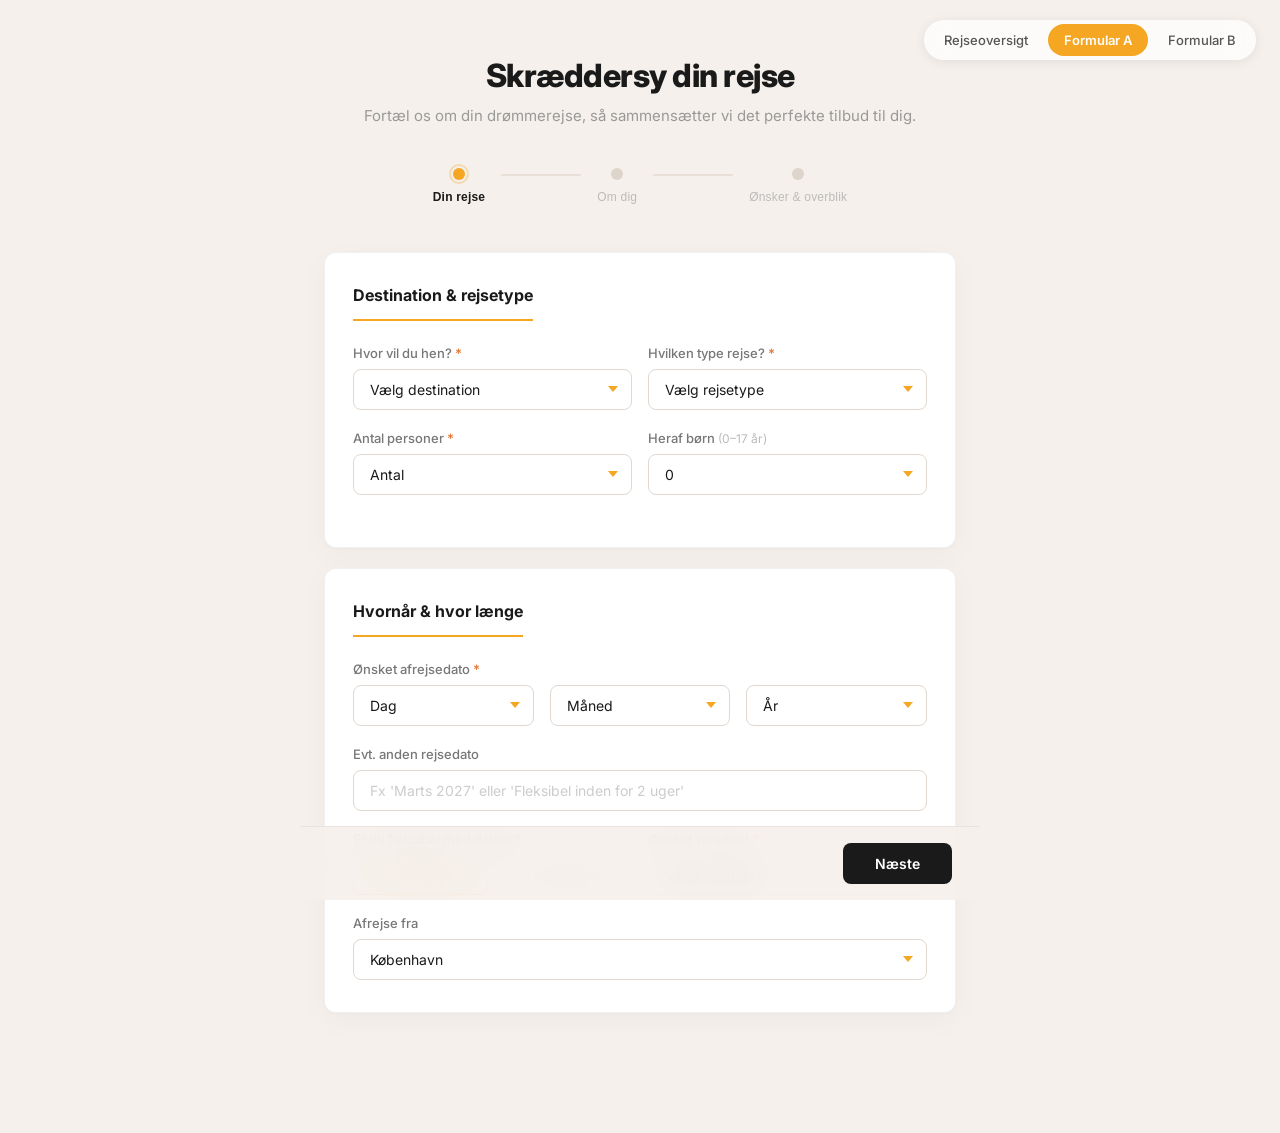
==== formular.html @ 1c215693 "Update nav to show all three pages: Rejseoversigt, Formular A, Formular B Co-Authored-By: Claude Opu" ====
<!DOCTYPE html>
<html lang="da">
<head>
  <meta charset="UTF-8">
  <meta name="viewport" content="width=device-width, initial-scale=1.0">
  <title>Bestil rejse – Kipling Travel</title>
  <link rel="stylesheet" href="style.css">
</head>
<body>

  <nav class="site-nav">
    <a href="rejseoversigt.html">Rejseoversigt</a>
    <a href="formular.html" class="active">Formular A</a>
    <a href="bestil.html">Formular B</a>
  </nav>

  <div class="form-page">

    <div class="form-header">
      <h1 class="form-title">Skræddersy din rejse</h1>
      <p class="form-subtitle">Fortæl os om din drømmerejse, så sammensætter vi det perfekte tilbud til dig.</p>
    </div>

    <!-- Progress -->
    <div class="form-progress">
      <div class="progress-track">
        <button class="progress-step active" data-step="1">
          <span class="step-dot"></span>
          <span class="step-label">Din rejse</span>
        </button>
        <div class="step-connector"><div class="connector-fill"></div></div>
        <button class="progress-step" data-step="2">
          <span class="step-dot"></span>
          <span class="step-label">Om dig</span>
        </button>
        <div class="step-connector"><div class="connector-fill"></div></div>
        <button class="progress-step" data-step="3">
          <span class="step-dot"></span>
          <span class="step-label">Ønsker & overblik</span>
        </button>
      </div>
    </div>

    <!-- Step 1: Din rejse -->
    <div class="form-step active" data-step="1">

      <div class="form-section">
        <h2 class="section-title">Destination & rejsetype</h2>

        <div class="form-row">
          <div class="form-field">
            <label class="field-label">Hvor vil du hen? <span class="req">*</span></label>
            <div class="select-wrap">
              <select id="destination" class="field-input field-select">
                <option value="">Vælg destination</option>
                <optgroup label="Afrika">
                  <option>Marokko</option>
                  <option>Tanzania</option>
                  <option>Kenya</option>
                  <option>Sydafrika</option>
                  <option>Madagaskar</option>
                  <option>Uganda</option>
                </optgroup>
                <optgroup label="Asien">
                  <option>Nepal</option>
                  <option>Sri Lanka</option>
                  <option>Myanmar</option>
                  <option>Japan</option>
                  <option>Indien</option>
                </optgroup>
                <optgroup label="Sydamerika">
                  <option>Peru</option>
                  <option>Bolivia</option>
                  <option>Colombia</option>
                </optgroup>
                <optgroup label="Mellemøsten">
                  <option>Jordan</option>
                  <option>Oman</option>
                </optgroup>
              </select>
            </div>
          </div>
          <div class="form-field">
            <label class="field-label">Hvilken type rejse? <span class="req">*</span></label>
            <div class="select-wrap">
              <select id="tripType" class="field-input field-select">
                <option value="">Vælg rejsetype</option>
                <option>Safari</option>
                <option>Trekking & vandring</option>
                <option>Kultur & historie</option>
                <option>Strand & afslapning</option>
                <option>Eventyr & aktivitet</option>
                <option>Kombinationsrejse</option>
              </select>
            </div>
          </div>
        </div>

        <div class="form-row">
          <div class="form-field">
            <label class="field-label">Antal personer <span class="req">*</span></label>
            <div class="select-wrap">
              <select id="persons" class="field-input field-select">
                <option value="">Antal</option>
                <option>1</option><option>2</option><option>3</option>
                <option>4</option><option>5</option><option>6</option>
                <option>7</option><option>8</option><option>9</option><option>10+</option>
              </select>
            </div>
          </div>
          <div class="form-field">
            <label class="field-label">Heraf børn <span class="note">(0–17 år)</span></label>
            <div class="select-wrap">
              <select id="children" class="field-input field-select">
                <option value="0">0</option>
                <option>1</option><option>2</option><option>3</option><option>4</option>
              </select>
            </div>
          </div>
        </div>
      </div>

      <div class="form-section">
        <h2 class="section-title">Hvornår & hvor længe</h2>

        <div class="form-field">
          <label class="field-label">Ønsket afrejsedato <span class="req">*</span></label>
          <div class="form-row form-row-3">
            <div class="select-wrap">
              <select id="depDay" class="field-input field-select">
                <option value="">Dag</option>
                <script>document.write([...Array(31)].map((_,i)=>`<option>${i+1}</option>`).join(''))</script>
              </select>
            </div>
            <div class="select-wrap">
              <select id="depMonth" class="field-input field-select">
                <option value="">Måned</option>
                <option value="1">Januar</option><option value="2">Februar</option>
                <option value="3">Marts</option><option value="4">April</option>
                <option value="5">Maj</option><option value="6">Juni</option>
                <option value="7">Juli</option><option value="8">August</option>
                <option value="9">September</option><option value="10">Oktober</option>
                <option value="11">November</option><option value="12">December</option>
              </select>
            </div>
            <div class="select-wrap">
              <select id="depYear" class="field-input field-select">
                <option value="">År</option>
                <option>2026</option><option>2027</option><option>2028</option>
              </select>
            </div>
          </div>
        </div>

        <div class="form-field">
          <label class="field-label">Evt. anden rejsedato</label>
          <input type="text" id="altDate" class="field-input" placeholder="Fx 'Marts 2027' eller 'Fleksibel inden for 2 uger'">
        </div>

        <div class="form-row">
          <div class="form-field">
            <label class="field-label">Er du fleksibel med datoer?</label>
            <div class="toggle-group">
              <label class="toggle-option">
                <input type="radio" name="flexible" value="ja" checked>
                <span class="toggle-label">Ja, fleksibel</span>
              </label>
              <label class="toggle-option">
                <input type="radio" name="flexible" value="nej">
                <span class="toggle-label">Faste datoer</span>
              </label>
            </div>
          </div>
          <div class="form-field">
            <label class="field-label">Ønsket varighed <span class="req">*</span></label>
            <div class="select-wrap">
              <select id="duration" class="field-input field-select">
                <option value="">Vælg varighed</option>
                <option>5–7 dage</option>
                <option>8–10 dage</option>
                <option>11–14 dage</option>
                <option>15+ dage</option>
              </select>
            </div>
          </div>
        </div>

        <div class="form-field">
          <label class="field-label">Afrejse fra</label>
          <div class="select-wrap">
            <select id="airport" class="field-input field-select">
              <option>København</option>
              <option>Billund</option>
              <option>Aalborg</option>
              <option>Aarhus</option>
              <option>Andet</option>
            </select>
          </div>
        </div>
      </div>

    </div>

    <!-- Step 2: Om dig -->
    <div class="form-step" data-step="2">

      <div class="form-section">
        <h2 class="section-title">Kontaktoplysninger</h2>

        <div class="form-field">
          <label class="field-label">Fulde navn <span class="req">*</span></label>
          <input type="text" id="name" class="field-input" placeholder="Fornavn og efternavn">
        </div>

        <div class="form-row">
          <div class="form-field">
            <label class="field-label">E-mail <span class="req">*</span></label>
            <input type="email" id="email" class="field-input" placeholder="din@email.dk">
          </div>
          <div class="form-field">
            <label class="field-label">Telefon <span class="req">*</span></label>
            <input type="tel" id="phone" class="field-input" placeholder="+45 00 00 00 00">
          </div>
        </div>
      </div>

      <div class="form-section">
        <h2 class="section-title">Adresse <span class="note">(valgfrit)</span></h2>

        <div class="form-row form-row-3">
          <div class="form-field" style="grid-column: 1 / 2">
            <label class="field-label">Adresse</label>
            <input type="text" id="address" class="field-input" placeholder="Vejnavn og nr.">
          </div>
          <div class="form-field">
            <label class="field-label">Postnr.</label>
            <input type="text" id="zip" class="field-input" placeholder="0000">
          </div>
          <div class="form-field">
            <label class="field-label">By</label>
            <input type="text" id="city" class="field-input" placeholder="By">
          </div>
        </div>
      </div>

      <div class="form-section">
        <div class="form-field">
          <label class="field-label">Har du rejst med Kipling Travel før?</label>
          <div class="toggle-group">
            <label class="toggle-option">
              <input type="radio" name="returnCustomer" value="ja">
              <span class="toggle-label">Ja</span>
            </label>
            <label class="toggle-option">
              <input type="radio" name="returnCustomer" value="nej" checked>
              <span class="toggle-label">Nej</span>
            </label>
          </div>
        </div>

        <div class="form-field">
          <label class="field-label">Hvor har du hørt om os?</label>
          <div class="select-wrap">
            <select id="heardFrom" class="field-input field-select">
              <option value="">Vælg</option>
              <option>Google</option>
              <option>Facebook / Instagram</option>
              <option>Anbefaling fra ven/familie</option>
              <option>Rejsemesse</option>
              <option>Avis/magasin</option>
              <option>Har rejst med Kipling før</option>
              <option>Andet</option>
            </select>
          </div>
        </div>
      </div>

    </div>

    <!-- Step 3: Ønsker & overblik -->
    <div class="form-step" data-step="3">

      <div class="form-section">
        <h2 class="section-title">Ønsker til rejsen</h2>

        <div class="form-field">
          <label class="field-label">Har du særlige ønsker?</label>
          <textarea id="wishes" class="field-input field-textarea" rows="4" placeholder="Fortæl os om dine ønsker – fx kostpræferencer, enkeltværelse, særlige oplevelser du drømmer om..."></textarea>
        </div>

        <div class="form-row form-row-3">
          <div class="form-field">
            <label class="field-label">Afbestillingsforsikring</label>
            <div class="select-wrap">
              <select id="cancelInsurance" class="field-input field-select">
                <option>Tilbud ønskes</option>
                <option>Nej tak</option>
              </select>
            </div>
          </div>
          <div class="form-field">
            <label class="field-label">Rejseforsikring</label>
            <div class="select-wrap">
              <select id="travelInsurance" class="field-input field-select">
                <option>Tilbud ønskes</option>
                <option>Nej tak</option>
              </select>
            </div>
          </div>
          <div class="form-field">
            <label class="field-label">Enkeltværelse</label>
            <div class="select-wrap">
              <select id="singleRoom" class="field-input field-select">
                <option value="">Vælg</option>
                <option>Ja</option>
                <option>Nej</option>
              </select>
            </div>
          </div>
        </div>

        <div class="form-field">
          <label class="checkbox-label">
            <input type="checkbox" id="newsletter">
            <span>Jeg vil gerne modtage Kipling Travels nyhedsbrev</span>
          </label>
        </div>
      </div>

      <div class="form-section">
        <div class="callback-box">
          <div class="callback-icon">
            <svg viewBox="0 0 24 24" width="24" height="24"><path d="M20.01 15.38c-1.23 0-2.42-.2-3.53-.56a.977.977 0 00-1.01.24l-1.57 1.97c-2.83-1.35-5.48-3.9-6.89-6.83l1.95-1.66c.27-.28.35-.67.24-1.02-.37-1.11-.56-2.3-.56-3.53 0-.54-.45-.99-.99-.99H4.19C3.65 3 3 3.24 3 3.99 3 13.28 10.73 21 20.01 21c.71 0 .99-.63.99-1.18v-3.45c0-.54-.45-.99-.99-.99z" fill="currentColor"/></svg>
          </div>
          <div class="callback-content">
            <p class="callback-text">For at vi hurtigst muligt kan give dig det bedste tilbud, vil du blive ringet op af <strong>xx xx xx xx</strong> med et skræddersyet tilbud.</p>
            <div class="form-field">
              <label class="field-label">Hvornår vil det passe dig bedst?</label>
              <div class="select-wrap">
                <select id="callbackTime" class="field-input field-select">
                  <option value="">Vælg tidspunkt</option>
                  <option>Formiddag (9–12)</option>
                  <option>Eftermiddag (12–15)</option>
                  <option>Sen eftermiddag (15–17)</option>
                  <option>Aften (17–19)</option>
                  <option>Ingen præference</option>
                </select>
              </div>
            </div>
          </div>
        </div>
      </div>

      <div class="form-section">
        <h2 class="section-title">Overblik</h2>
        <div class="summary" id="summary"></div>
      </div>

    </div>

    <!-- Navigation -->
    <div class="form-nav">
      <button class="btn btn-back" id="btnBack" style="visibility: hidden;">← Tilbage</button>
      <button class="btn btn-next" id="btnNext">Næste</button>
    </div>

  </div>

  <script>
    const totalSteps = 3;
    let current = 1;

    const steps = document.querySelectorAll('.form-step');
    const progressSteps = document.querySelectorAll('.progress-step');
    const connectorFills = document.querySelectorAll('.connector-fill');
    const btnBack = document.getElementById('btnBack');
    const btnNext = document.getElementById('btnNext');

    function goTo(step) {
      current = step;
      steps.forEach(s => s.classList.toggle('active', +s.dataset.step === current));
      progressSteps.forEach(s => {
        const n = +s.dataset.step;
        s.classList.toggle('active', n === current);
        s.classList.toggle('done', n < current);
      });

      connectorFills.forEach((c, i) => {
        c.classList.toggle('filled', (i + 1) < current);
      });

      btnBack.style.visibility = current === 1 ? 'hidden' : 'visible';
      window.scrollTo({ top: 0, behavior: 'smooth' });

      if (current === totalSteps) {
        btnNext.textContent = 'Send forespørgsel';
        btnNext.classList.add('btn-submit');
        buildSummary();
      } else {
        btnNext.textContent = 'Næste';
        btnNext.classList.remove('btn-submit');
      }
    }

    btnNext.addEventListener('click', () => {
      if (current === totalSteps) {
        btnNext.textContent = '✓ Tak – vi kontakter dig snarest';
        btnNext.disabled = true;
        btnNext.classList.add('btn-sent');
        return;
      }
      if (current < totalSteps) goTo(current + 1);
    });

    btnBack.addEventListener('click', () => {
      if (current > 1) goTo(current - 1);
    });

    progressSteps.forEach(s => {
      s.addEventListener('click', () => {
        const target = +s.dataset.step;
        if (target <= current) goTo(target);
      });
    });

    function val(id) { return document.getElementById(id)?.value || '–'; }

    function buildSummary() {
      const flexible = document.querySelector('input[name="flexible"]:checked')?.value;
      const depDay = val('depDay');
      const depMonth = document.getElementById('depMonth');
      const depMonthText = depMonth?.selectedOptions[0]?.text || '–';
      const depYear = val('depYear');
      const depDate = (depDay !== '–' && depMonthText !== '–' && depYear !== '–')
        ? `${depDay}. ${depMonthText} ${depYear}` : '–';

      const returnCustomer = document.querySelector('input[name="returnCustomer"]:checked')?.value;

      const rows = [
        { label: 'Destination', value: val('destination') },
        { label: 'Rejsetype', value: val('tripType') },
        { label: 'Rejsende', value: `${val('persons')} pers.${val('children') !== '0' ? ` (heraf ${val('children')} børn)` : ''}` },
        { label: 'Afrejse', value: depDate },
        { label: 'Fleksibel', value: flexible === 'ja' ? 'Ja' : 'Nej' },
        { label: 'Varighed', value: val('duration') },
        { label: 'Fra', value: val('airport') },
        { label: 'Kontakt', value: val('name') },
        { label: 'E-mail', value: val('email') },
        { label: 'Telefon', value: val('phone') },
        { label: 'Rejst med Kipling før', value: returnCustomer === 'ja' ? 'Ja' : 'Nej' },
      ];

      const altDate = val('altDate');
      if (altDate && altDate !== '–') rows.splice(4, 0, { label: 'Alternativ dato', value: altDate });

      const wishes = val('wishes');
      if (wishes && wishes !== '–') rows.push({ label: 'Ønsker', value: wishes });

      const callbackTime = val('callbackTime');
      if (callbackTime && callbackTime !== '–') rows.push({ label: 'Ring mig', value: callbackTime });

      document.getElementById('summary').innerHTML = rows.map(r =>
        `<div class="summary-row">
          <span class="summary-label">${r.label}</span>
          <span class="summary-value">${r.value}</span>
        </div>`
      ).join('');
    }
  </script>

</body>
</html>
---- style.css ----
@import url('https://fonts.googleapis.com/css2?family=Inter:wght@400;500;600;700;800&display=swap');

/* ============================================
   KIPLING REJSEOVERSIGT – STYLESHEET
   ============================================ */

/* --- Reset & Base --- */

* {
  margin: 0;
  padding: 0;
  box-sizing: border-box;
}

body {
  font-family: 'Inter', -apple-system, BlinkMacSystemFont, sans-serif;
  background: #f5f0eb;
  color: #1a1a1a;
  -webkit-font-smoothing: antialiased;
}

a {
  text-decoration: none;
  color: inherit;
}

/* --- Site Nav --- */

.site-nav {
  position: fixed;
  top: 20px;
  right: 24px;
  z-index: 1000;
  display: flex;
  gap: 4px;
  background: rgba(255, 255, 255, 0.75);
  backdrop-filter: blur(12px);
  -webkit-backdrop-filter: blur(12px);
  border-radius: 24px;
  padding: 4px;
  box-shadow: 0 2px 12px rgba(0, 0, 0, 0.08);
}

.site-nav a {
  font-size: 13px;
  font-weight: 500;
  padding: 8px 16px;
  border-radius: 20px;
  color: #555;
  transition: all 0.3s ease;
  white-space: nowrap;
}

.site-nav a:hover {
  color: #1a1a1a;
  background: rgba(245, 166, 35, 0.1);
}

.site-nav a.active {
  background: #f5a623;
  color: #fff;
  font-weight: 600;
}

/* --- Layout --- */

.container {
  max-width: 1280px;
  margin: 0 auto;
  padding: 60px 24px;
}

/* --- Header --- */

.header {
  margin-bottom: 40px;
}

.header h1 {
  font-size: 36px;
  font-weight: 800;
  color: #1a1a1a;
  letter-spacing: -0.5px;
}

.header p {
  margin-top: 8px;
  font-size: 16px;
  color: #777;
}

/* --- Grid --- */

.grid {
  display: grid;
  grid-template-columns: repeat(4, 1fr);
  gap: 20px;
}

/* ============================================
   CARD
   ============================================ */

.card {
  position: relative;
  border-radius: 8px;
  overflow: hidden;
  cursor: pointer;
  aspect-ratio: 3 / 4;
  display: flex;
  flex-direction: column;
  transition: transform 0.7s cubic-bezier(0.25, 0.1, 0.25, 1),
              box-shadow 0.7s cubic-bezier(0.25, 0.1, 0.25, 1);
  box-shadow: 0 2px 12px rgba(0, 0, 0, 0.08);
}

.card:hover {
  transform: translateY(-4px);
  box-shadow: 0 20px 60px rgba(0, 0, 0, 0.12);
}

/* Card – CTA variant (skræddersy) */

.card-cta {
  border: 4px solid #f5a623;
}

.card-cta:hover {
  border-color: #f09a1a;
}

/* Card – image */

.card-image {
  position: absolute;
  inset: 0;
  z-index: 0;
}

.card-image img {
  width: 100%;
  height: 100%;
  object-fit: cover;
  transition: transform 1.2s cubic-bezier(0.25, 0.1, 0.25, 1);
}

.card:hover .card-image img {
  transform: scale(1.03);
}

/* Card – gradient overlay */

.card::after {
  content: '';
  position: absolute;
  inset: 0;
  background: linear-gradient(
    to bottom,
    rgba(0, 0, 0, 0.0) 0%,
    rgba(0, 0, 0, 0.0) 35%,
    rgba(0, 0, 0, 0.8) 100%
  );
  z-index: 1;
  pointer-events: none;
  transition: background 0.8s cubic-bezier(0.25, 0.1, 0.25, 1);
}

.card:hover::after {
  background: linear-gradient(
    to bottom,
    rgba(0, 0, 0, 0.15) 0%,
    rgba(0, 0, 0, 0.25) 35%,
    rgba(0, 0, 0, 0.88) 100%
  );
}

/* Card – country pill (top-left) */

.card-country {
  position: absolute;
  top: 16px;
  left: 16px;
  z-index: 2;
}

/* Card – badges (top-right) */

.card-badges {
  position: absolute;
  top: 16px;
  right: 16px;
  z-index: 2;
  display: flex;
  flex-direction: column;
  align-items: flex-end;
  gap: 8px;
}

/* Card – content area */

.card-content {
  position: absolute;
  bottom: 0;
  left: 0;
  right: 0;
  z-index: 2;
  padding: 24px;
  display: flex;
  flex-direction: column;
  gap: 10px;
}

/* ============================================
   AWARD PILL (inline in card-meta)
   ============================================ */

.pill-icon-award {
  background: #e8773a !important;
}

.award-d {
  font-size: 11px;
  font-weight: 800;
  color: #fff;
  line-height: 1;
}

.pill-award .pill-text {
  padding: 0 10px 0 6px;
}

.award-bars {
  display: flex;
  gap: 2px;
  align-items: flex-end;
  height: 14px;
}

.award-bars i {
  display: block;
  width: 3.5px;
  background: #e8773a;
  border-radius: 1px;
}

.award-bars i:nth-child(1) { height: 14px; }
.award-bars i:nth-child(2) { height: 11.5px; }
.award-bars i:nth-child(3) { height: 9px; }
.award-bars i:nth-child(4) { height: 6.5px; }
.award-bars i:nth-child(5) { height: 4px; }

.bar-empty {
  background: rgba(255, 255, 255, 0.25) !important;
}

/* C-rating variant */
.pill-award-c .pill-icon-award { background: #F8AE58 !important; }
.pill-award-c .award-bars i { background: #F8AE58; }

/* 1C-rating variant */
.pill-award-1c .pill-icon-award { background: #F8CB58 !important; }
.pill-award-1c .award-bars i { background: #F8CB58; }

/* B-rating variant */
.pill-award-b .pill-icon-award { background: #F8CB58 !important; }
.pill-award-b .award-bars i { background: #F8CB58; }

/* ============================================
   PILL BUTTONS
   ============================================ */

.pill {
  display: inline-flex;
  align-items: center;
  border-radius: 50px;
  width: fit-content;
}

.pill-icon {
  width: 32px;
  height: 32px;
  border-radius: 50%;
  display: flex;
  align-items: center;
  justify-content: center;
  flex-shrink: 0;
}

.pill-icon svg {
  width: 15px;
  height: 15px;
  fill: #fff;
}

.pill-text {
  padding: 0 14px 0 8px;
  font-size: 13px;
  font-weight: 600;
  color: #fff;
  white-space: nowrap;
}

/* Pill – country (frosted, top-left) */

.pill-country {
  background: #f5a623;
  border: none;
  border-radius: 8px;
  padding: 6px 14px 6px 10px;
  gap: 6px;
}

.pill-country .pill-icon {
  background: none;
  margin: 0 0 0 -2px;
  width: auto;
  height: auto;
}

.pill-country .pill-icon svg {
  width: 14px;
  height: 14px;
}

.pill-country .pill-text {
  font-weight: 700;
  font-size: 12px;
  letter-spacing: 0.2px;
  padding: 0;
}

/* Pill – detail (days & price, below title) */

.card-meta {
  display: flex;
  gap: 8px;
  flex-wrap: wrap;
}

.pill-detail {
  background: rgba(255, 255, 255, 0.13);
  backdrop-filter: blur(10px);
  -webkit-backdrop-filter: blur(10px);
  border: none;
}

.pill-detail .pill-icon {
  background: rgba(255, 255, 255, 0.15);
  margin: 3px;
  width: 28px;
  height: 28px;
}

.pill-detail .pill-icon svg {
  width: 13px;
  height: 13px;
}

.pill-detail .pill-text {
  font-size: 12px;
  font-weight: 600;
  padding: 0 12px 0 6px;
}

/* ============================================
   CARD – title, highlights & link
   ============================================ */

.card-title {
  font-size: 22px;
  font-weight: 700;
  color: #fff;
  line-height: 1.2;
}

/* Hover highlights */

.card-highlights {
  list-style: none;
  padding: 0;
  margin: 0;
  max-height: 0;
  opacity: 0;
  overflow: hidden;
  transition: max-height 0.6s cubic-bezier(0.25, 0.1, 0.25, 1),
              opacity 0.6s cubic-bezier(0.25, 0.1, 0.25, 1);
}

.card:hover .card-highlights {
  max-height: 200px;
  opacity: 1;
}

.card-highlights li {
  font-size: 12.5px;
  font-weight: 600;
  color: rgba(255, 255, 255, 0.9);
  padding: 2.5px 0;
  line-height: 1.4;
}

.card-highlights li::before {
  content: '›';
  color: #f5a623;
  font-weight: 700;
  margin-right: 8px;
}

/* Card link */

.card-link {
  font-size: 13px;
  font-weight: 600;
  color: #fff;
  display: inline-flex;
  align-items: center;
  gap: 5px;
}

.card-arrow {
  color: #f5a623;
  display: inline-block;
  transition: transform 0.6s cubic-bezier(0.25, 0.1, 0.25, 1);
  font-size: 16px;
  font-weight: 700;
}

.card:hover .card-arrow {
  transform: translateX(3px);
}

/* ============================================
   MULTISTEP FORM
   ============================================ */

/* Form page layout */

.form-page {
  max-width: 680px;
  margin: 0 auto;
  padding: 56px 24px 120px;
}

/* --- Form header --- */

.form-header {
  text-align: center;
  margin-bottom: 40px;
}

.form-title {
  font-size: 32px;
  font-weight: 800;
  color: #1a1a1a;
  letter-spacing: -0.5px;
}

.form-subtitle {
  margin-top: 10px;
  font-size: 15px;
  color: #999;
  line-height: 1.5;
}

.form-subtitle-small {
  font-size: 13px;
  margin-top: 8px;
  color: #aaa;
}

.form-subtitle-small strong {
  color: #777;
}

/* --- Trip banner --- */

.trip-banner {
  position: relative;
  border-radius: 8px;
  overflow: hidden;
  margin-bottom: 32px;
  aspect-ratio: 16 / 6;
}

.trip-banner img {
  width: 100%;
  height: 100%;
  object-fit: cover;
}

.trip-banner-overlay {
  position: absolute;
  inset: 0;
  background: linear-gradient(to bottom, rgba(0,0,0,0.05) 0%, rgba(0,0,0,0.6) 100%);
  display: flex;
  flex-direction: column;
  align-items: center;
  justify-content: center;
  text-align: center;
  padding: 20px;
}

.trip-banner-title {
  font-size: 22px;
  font-weight: 700;
  color: #fff;
  text-shadow: 0 2px 8px rgba(0,0,0,0.3);
}

.trip-banner-duration {
  font-size: 14px;
  font-weight: 500;
  color: rgba(255,255,255,0.85);
  margin-top: 4px;
}

/* --- Progress (dot + connector) --- */

.form-progress {
  margin-bottom: 48px;
}

.progress-track {
  display: flex;
  align-items: center;
  justify-content: center;
}

.progress-step {
  display: flex;
  flex-direction: column;
  align-items: center;
  gap: 10px;
  background: none;
  border: none;
  cursor: pointer;
  padding: 0;
}

.step-dot {
  width: 12px;
  height: 12px;
  border-radius: 50%;
  background: #ddd5cc;
  transition: all 0.4s ease;
  position: relative;
}

.step-dot::after {
  content: '';
  position: absolute;
  inset: -4px;
  border-radius: 50%;
  border: 2px solid transparent;
  transition: border-color 0.4s ease;
}

.progress-step.active .step-dot {
  background: #f5a623;
}

.progress-step.active .step-dot::after {
  border-color: rgba(245, 166, 35, 0.3);
}

.progress-step.done .step-dot {
  background: #f5a623;
}

.step-connector {
  width: 80px;
  height: 2px;
  background: #e8e0d6;
  margin: 0 16px;
  margin-bottom: 22px;
  border-radius: 2px;
  overflow: hidden;
}

.connector-fill {
  width: 0;
  height: 100%;
  background: #f5a623;
  border-radius: 2px;
  transition: width 0.5s cubic-bezier(0.4, 0, 0.2, 1);
}

.connector-fill.filled {
  width: 100%;
}

.step-label {
  font-size: 12px;
  font-weight: 500;
  color: #bbb;
  letter-spacing: 0.2px;
  transition: all 0.35s ease;
}

.progress-step.active .step-label {
  color: #1a1a1a;
  font-weight: 600;
}

.progress-step.done .step-label {
  color: #999;
  font-weight: 600;
}

/* --- Steps --- */

.form-step {
  display: none;
}

.form-step.active {
  display: block;
  animation: fadeSlideIn 0.4s cubic-bezier(0.4, 0, 0.2, 1);
}

@keyframes fadeSlideIn {
  from { opacity: 0; transform: translateY(16px); }
  to { opacity: 1; transform: translateY(0); }
}

/* --- Form section --- */

.form-section {
  background: #fff;
  border: 1px solid rgba(0, 0, 0, 0.06);
  border-radius: 12px;
  padding: 32px 28px;
  margin-bottom: 20px;
  box-shadow: 0 1px 3px rgba(0, 0, 0, 0.02), 0 8px 32px rgba(0, 0, 0, 0.03);
}

.form-section:last-child {
  margin-bottom: 0;
}

/* --- Section title --- */

.section-title {
  font-size: 16px;
  font-weight: 700;
  color: #1a1a1a;
  margin-bottom: 24px;
  padding-bottom: 14px;
  border-bottom: 2px solid #f5a623;
  display: inline-block;
}

.section-title .note {
  font-size: 13px;
}

/* --- Form fields --- */

.form-field {
  margin-bottom: 20px;
}

.form-field:last-child {
  margin-bottom: 0;
}

.form-row {
  display: grid;
  grid-template-columns: 1fr 1fr;
  gap: 16px;
}

.form-row-3 {
  grid-template-columns: 1fr 1fr 1fr;
}

.field-label {
  display: block;
  font-size: 13px;
  font-weight: 500;
  color: #777;
  margin-bottom: 8px;
}

.req {
  color: #e57a3a;
  font-weight: 600;
}

.note {
  font-weight: 400;
  color: #bbb;
  font-size: 12px;
}

.field-input {
  width: 100%;
  padding: 11px 16px;
  font-family: inherit;
  font-size: 14px;
  color: #1a1a1a;
  background: #fff;
  border: 1px solid #e0d8d0;
  border-radius: 8px;
  outline: none;
  transition: all 0.25s ease;
}

.field-input:hover {
  border-color: #ccc3b8;
}

.field-input:focus {
  border-color: #f5a623;
  box-shadow: 0 0 0 3px rgba(245, 166, 35, 0.08);
}

.field-input::placeholder {
  color: #ccc;
}

.field-textarea {
  resize: vertical;
  min-height: 100px;
  line-height: 1.6;
}

/* --- Select --- */

.select-wrap {
  position: relative;
}

.field-select {
  cursor: pointer;
  appearance: none;
  padding-right: 44px;
}

.select-wrap::after {
  content: '';
  position: absolute;
  right: 14px;
  top: 50%;
  transform: translateY(-50%);
  width: 0;
  height: 0;
  border-left: 5px solid transparent;
  border-right: 5px solid transparent;
  border-top: 6px solid #f5a623;
  pointer-events: none;
}

/* --- Toggle group --- */

.toggle-group {
  display: flex;
  gap: 10px;
}

.toggle-option {
  flex: 1;
  cursor: pointer;
}

.toggle-option input[type="radio"] {
  display: none;
}

.toggle-label {
  display: block;
  text-align: center;
  padding: 11px 16px;
  font-size: 13px;
  font-weight: 500;
  color: #999;
  background: #fff;
  border: 1px solid #e0d8d0;
  border-radius: 8px;
  transition: all 0.25s ease;
}

.toggle-label:hover {
  border-color: #ccc3b8;
  color: #666;
}

.toggle-option input[type="radio"]:checked + .toggle-label {
  color: #c77d10;
  background: rgba(245, 166, 35, 0.06);
  border-color: #f5a623;
  font-weight: 600;
}

/* --- Checkbox --- */

.checkbox-label {
  display: flex;
  align-items: center;
  gap: 10px;
  font-size: 13px;
  color: #888;
  cursor: pointer;
  line-height: 1.4;
  padding: 4px 0;
}

.checkbox-label input[type="checkbox"] {
  accent-color: #f5a623;
  width: 16px;
  height: 16px;
  flex-shrink: 0;
}

/* --- Callback box --- */

.callback-box {
  display: flex;
  gap: 16px;
  background: rgba(245, 166, 35, 0.06);
  border-left: 4px solid #f5a623;
  border-radius: 8px;
  padding: 24px;
}

.callback-icon {
  flex-shrink: 0;
  width: 40px;
  height: 40px;
  background: #f5a623;
  border-radius: 50%;
  display: flex;
  align-items: center;
  justify-content: center;
  color: #fff;
}

.callback-text {
  font-size: 14px;
  line-height: 1.6;
  color: #444;
  margin-bottom: 16px;
}

.callback-text strong {
  color: #1a1a1a;
  letter-spacing: 0.5px;
}

/* --- Summary --- */

.summary {
  overflow: hidden;
}

.summary-row {
  display: flex;
  justify-content: space-between;
  align-items: baseline;
  padding: 11px 0;
  border-bottom: 1px solid #f0ebe5;
  gap: 20px;
}

.summary-row:last-child {
  border-bottom: none;
}

.summary-label {
  font-size: 13px;
  font-weight: 500;
  color: #aaa;
  flex-shrink: 0;
}

.summary-value {
  font-size: 14px;
  font-weight: 600;
  color: #1a1a1a;
  text-align: right;
}

/* --- Navigation buttons --- */

.form-nav {
  position: fixed;
  bottom: 0;
  left: 0;
  right: 0;
  display: flex;
  justify-content: space-between;
  align-items: center;
  padding: 16px 28px;
  background: rgba(245, 240, 235, 0.88);
  backdrop-filter: blur(16px);
  -webkit-backdrop-filter: blur(16px);
  border-top: 1px solid rgba(0, 0, 0, 0.05);
  max-width: 680px;
  margin: 0 auto;
}

.btn {
  font-family: inherit;
  font-size: 14px;
  font-weight: 600;
  padding: 12px 32px;
  border-radius: 8px;
  border: none;
  cursor: pointer;
  transition: all 0.25s ease;
}

.btn-back {
  background: none;
  color: #aaa;
  padding: 12px 8px;
}

.btn-back:hover {
  color: #555;
}

.btn-next {
  background: #1a1a1a;
  color: #fff;
}

.btn-next:hover {
  background: #333;
}

.btn-submit {
  background: #f5a623;
  color: #fff;
  font-weight: 700;
  letter-spacing: 0.3px;
}

.btn-submit:hover {
  background: #e89518;
}

.btn-sent {
  background: #2ecc71;
  cursor: default;
}

.btn-sent:hover {
  background: #2ecc71;
}

/* ============================================
   RESPONSIVE
   ============================================ */

@media (max-width: 1200px) {
  .grid {
    grid-template-columns: repeat(3, 1fr);
  }
}

@media (max-width: 960px) {
  .grid {
    grid-template-columns: repeat(2, 1fr);
  }
}

@media (max-width: 600px) {
  .container {
    padding: 32px 16px;
  }

  .grid {
    grid-template-columns: 1fr;
    gap: 20px;
  }

  .card {
    aspect-ratio: 4 / 5;
  }

  .header h1 {
    font-size: 28px;
  }

  .card-title {
    font-size: 18px;
  }

  .pill-text {
    font-size: 12px;
  }

  .pill-icon {
    width: 28px;
    height: 28px;
  }

  .pill-icon svg {
    width: 13px;
    height: 13px;
  }

  /* Form responsive */

  .form-page {
    padding: 32px 16px 100px;
  }

  .form-header {
    margin-bottom: 28px;
  }

  .form-title {
    font-size: 26px;
  }

  .form-subtitle {
    font-size: 14px;
  }

  .form-row,
  .form-row-3 {
    grid-template-columns: 1fr;
  }

  .step-connector {
    width: 40px;
    margin: 0 8px;
    margin-bottom: 22px;
  }

  .step-label {
    font-size: 10px;
  }

  .form-section {
    padding: 24px 20px;
    border-radius: 10px;
  }

  .section-title {
    font-size: 15px;
    margin-bottom: 20px;
  }

  .toggle-group {
    flex-direction: column;
    gap: 8px;
  }
}
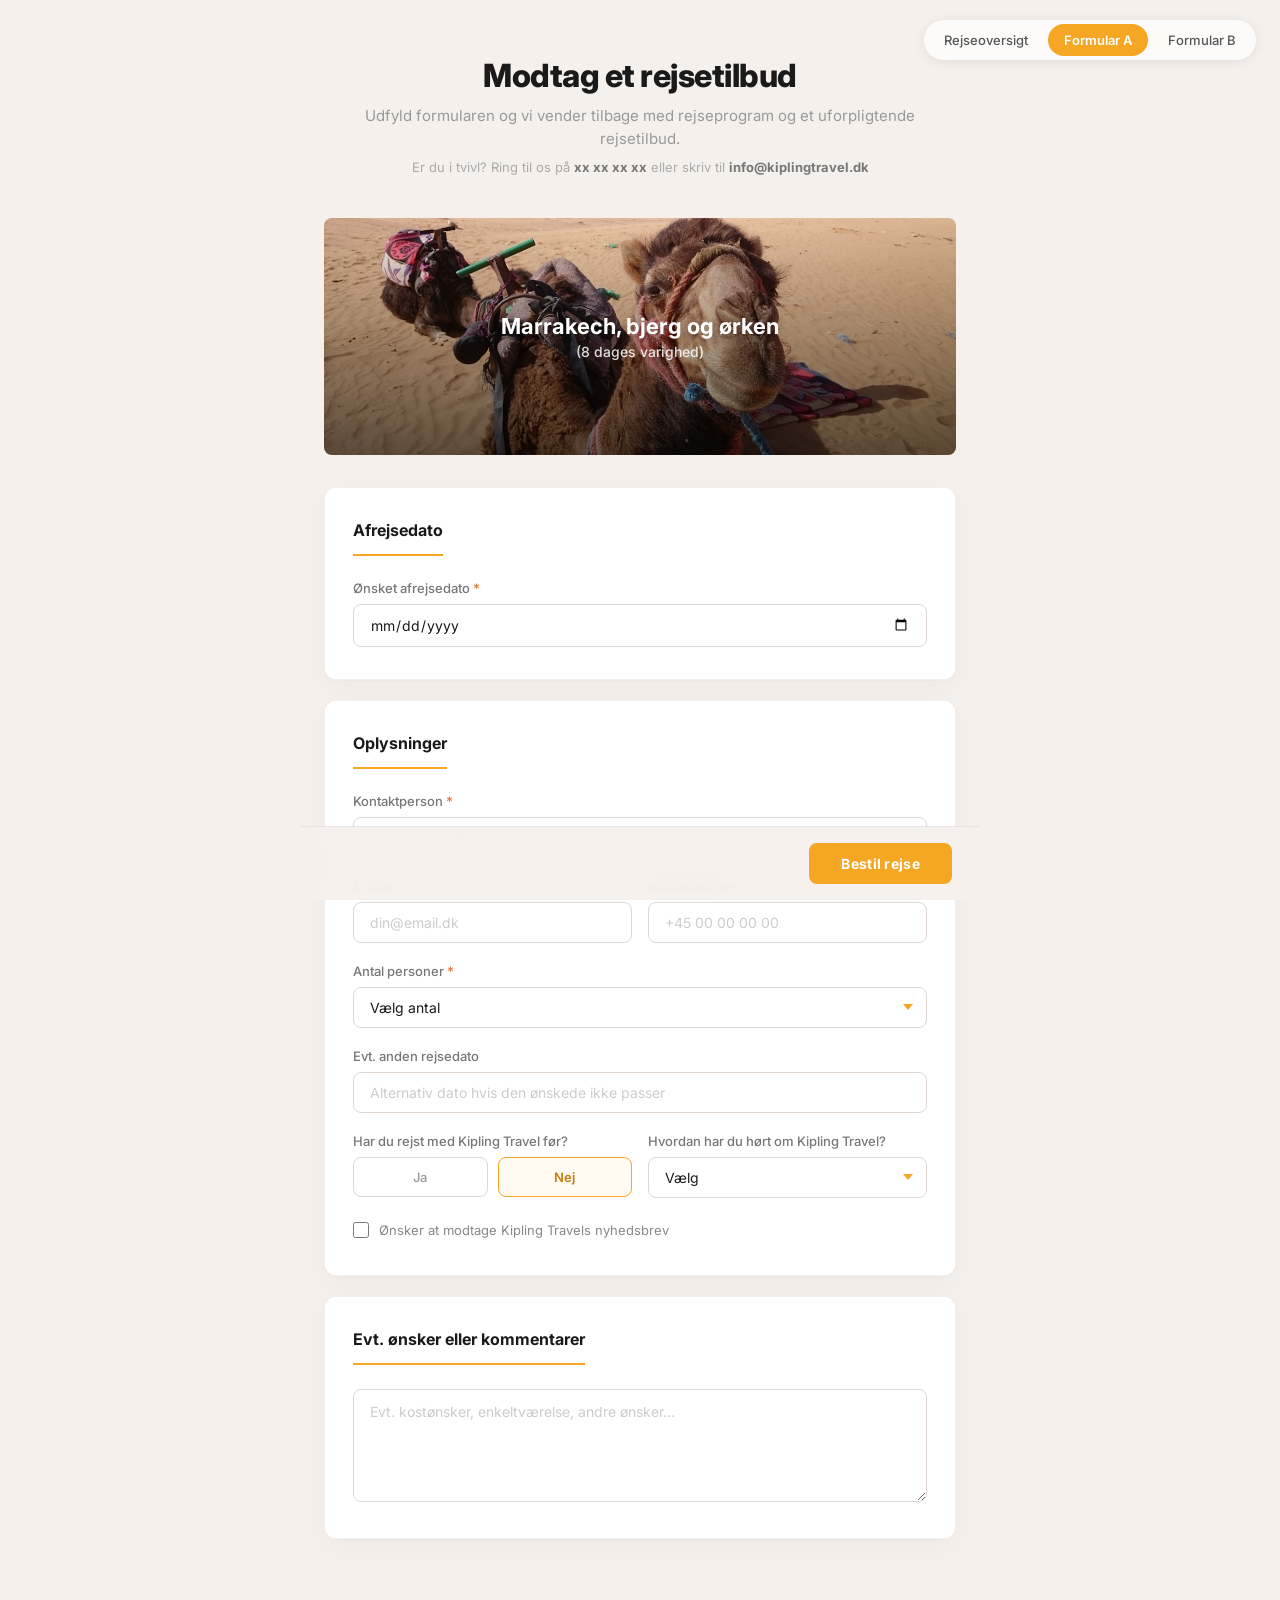
==== commit ec56554e: "Redesign Formular A to match original Kipling booking form - Single-page layout with trip banner (re" ====
--- a/formular.html
+++ b/formular.html
@@ -3,7 +3,7 @@
 <head>
   <meta charset="UTF-8">
   <meta name="viewport" content="width=device-width, initial-scale=1.0">
-  <title>Bestil rejse – Kipling Travel</title>
+  <title>Modtag et rejsetilbud – Kipling Travel</title>
   <link rel="stylesheet" href="style.css">
 </head>
 <body>
@@ -17,198 +17,37 @@
   <div class="form-page">
 
     <div class="form-header">
-      <h1 class="form-title">Skræddersy din rejse</h1>
-      <p class="form-subtitle">Fortæl os om din drømmerejse, så sammensætter vi det perfekte tilbud til dig.</p>
+      <h1 class="form-title">Modtag et rejsetilbud</h1>
+      <p class="form-subtitle">Udfyld formularen og vi vender tilbage med rejseprogram og et uforpligtende rejsetilbud.</p>
+      <p class="form-subtitle form-subtitle-small">Er du i tvivl? Ring til os på <strong>xx xx xx xx</strong> eller skriv til <strong>info@kiplingtravel.dk</strong></p>
     </div>
 
-    <!-- Progress -->
-    <div class="form-progress">
-      <div class="progress-track">
-        <button class="progress-step active" data-step="1">
-          <span class="step-dot"></span>
-          <span class="step-label">Din rejse</span>
-        </button>
-        <div class="step-connector"><div class="connector-fill"></div></div>
-        <button class="progress-step" data-step="2">
-          <span class="step-dot"></span>
-          <span class="step-label">Om dig</span>
-        </button>
-        <div class="step-connector"><div class="connector-fill"></div></div>
-        <button class="progress-step" data-step="3">
-          <span class="step-dot"></span>
-          <span class="step-label">Ønsker & overblik</span>
-        </button>
+    <!-- Trip banner -->
+    <div class="trip-banner">
+      <img src="Marokko/Sahara-Marokko-KiplingTravel-025.JPG" alt="Rejsebillede">
+      <div class="trip-banner-overlay">
+        <span class="trip-banner-title">Marrakech, bjerg og ørken</span>
+        <span class="trip-banner-duration">(8 dages varighed)</span>
       </div>
     </div>
 
-    <!-- Step 1: Din rejse -->
-    <div class="form-step active" data-step="1">
+    <!-- Formular -->
+    <form class="booking-form" onsubmit="return false;">
 
       <div class="form-section">
-        <h2 class="section-title">Destination & rejsetype</h2>
+        <h2 class="section-title">Afrejsedato</h2>
 
-        <div class="form-row">
-          <div class="form-field">
-            <label class="field-label">Hvor vil du hen? <span class="req">*</span></label>
-            <div class="select-wrap">
-              <select id="destination" class="field-input field-select">
-                <option value="">Vælg destination</option>
-                <optgroup label="Afrika">
-                  <option>Marokko</option>
-                  <option>Tanzania</option>
-                  <option>Kenya</option>
-                  <option>Sydafrika</option>
-                  <option>Madagaskar</option>
-                  <option>Uganda</option>
-                </optgroup>
-                <optgroup label="Asien">
-                  <option>Nepal</option>
-                  <option>Sri Lanka</option>
-                  <option>Myanmar</option>
-                  <option>Japan</option>
-                  <option>Indien</option>
-                </optgroup>
-                <optgroup label="Sydamerika">
-                  <option>Peru</option>
-                  <option>Bolivia</option>
-                  <option>Colombia</option>
-                </optgroup>
-                <optgroup label="Mellemøsten">
-                  <option>Jordan</option>
-                  <option>Oman</option>
-                </optgroup>
-              </select>
-            </div>
-          </div>
-          <div class="form-field">
-            <label class="field-label">Hvilken type rejse? <span class="req">*</span></label>
-            <div class="select-wrap">
-              <select id="tripType" class="field-input field-select">
-                <option value="">Vælg rejsetype</option>
-                <option>Safari</option>
-                <option>Trekking & vandring</option>
-                <option>Kultur & historie</option>
-                <option>Strand & afslapning</option>
-                <option>Eventyr & aktivitet</option>
-                <option>Kombinationsrejse</option>
-              </select>
-            </div>
-          </div>
-        </div>
-
-        <div class="form-row">
-          <div class="form-field">
-            <label class="field-label">Antal personer <span class="req">*</span></label>
-            <div class="select-wrap">
-              <select id="persons" class="field-input field-select">
-                <option value="">Antal</option>
-                <option>1</option><option>2</option><option>3</option>
-                <option>4</option><option>5</option><option>6</option>
-                <option>7</option><option>8</option><option>9</option><option>10+</option>
-              </select>
-            </div>
-          </div>
-          <div class="form-field">
-            <label class="field-label">Heraf børn <span class="note">(0–17 år)</span></label>
-            <div class="select-wrap">
-              <select id="children" class="field-input field-select">
-                <option value="0">0</option>
-                <option>1</option><option>2</option><option>3</option><option>4</option>
-              </select>
-            </div>
-          </div>
+        <div class="form-field">
+          <label class="field-label">Ønsket afrejsedato <span class="req">*</span></label>
+          <input type="date" id="depDate" class="field-input">
         </div>
       </div>
 
       <div class="form-section">
-        <h2 class="section-title">Hvornår & hvor længe</h2>
+        <h2 class="section-title">Oplysninger</h2>
 
         <div class="form-field">
-          <label class="field-label">Ønsket afrejsedato <span class="req">*</span></label>
-          <div class="form-row form-row-3">
-            <div class="select-wrap">
-              <select id="depDay" class="field-input field-select">
-                <option value="">Dag</option>
-                <script>document.write([...Array(31)].map((_,i)=>`<option>${i+1}</option>`).join(''))</script>
-              </select>
-            </div>
-            <div class="select-wrap">
-              <select id="depMonth" class="field-input field-select">
-                <option value="">Måned</option>
-                <option value="1">Januar</option><option value="2">Februar</option>
-                <option value="3">Marts</option><option value="4">April</option>
-                <option value="5">Maj</option><option value="6">Juni</option>
-                <option value="7">Juli</option><option value="8">August</option>
-                <option value="9">September</option><option value="10">Oktober</option>
-                <option value="11">November</option><option value="12">December</option>
-              </select>
-            </div>
-            <div class="select-wrap">
-              <select id="depYear" class="field-input field-select">
-                <option value="">År</option>
-                <option>2026</option><option>2027</option><option>2028</option>
-              </select>
-            </div>
-          </div>
-        </div>
-
-        <div class="form-field">
-          <label class="field-label">Evt. anden rejsedato</label>
-          <input type="text" id="altDate" class="field-input" placeholder="Fx 'Marts 2027' eller 'Fleksibel inden for 2 uger'">
-        </div>
-
-        <div class="form-row">
-          <div class="form-field">
-            <label class="field-label">Er du fleksibel med datoer?</label>
-            <div class="toggle-group">
-              <label class="toggle-option">
-                <input type="radio" name="flexible" value="ja" checked>
-                <span class="toggle-label">Ja, fleksibel</span>
-              </label>
-              <label class="toggle-option">
-                <input type="radio" name="flexible" value="nej">
-                <span class="toggle-label">Faste datoer</span>
-              </label>
-            </div>
-          </div>
-          <div class="form-field">
-            <label class="field-label">Ønsket varighed <span class="req">*</span></label>
-            <div class="select-wrap">
-              <select id="duration" class="field-input field-select">
-                <option value="">Vælg varighed</option>
-                <option>5–7 dage</option>
-                <option>8–10 dage</option>
-                <option>11–14 dage</option>
-                <option>15+ dage</option>
-              </select>
-            </div>
-          </div>
-        </div>
-
-        <div class="form-field">
-          <label class="field-label">Afrejse fra</label>
-          <div class="select-wrap">
-            <select id="airport" class="field-input field-select">
-              <option>København</option>
-              <option>Billund</option>
-              <option>Aalborg</option>
-              <option>Aarhus</option>
-              <option>Andet</option>
-            </select>
-          </div>
-        </div>
-      </div>
-
-    </div>
-
-    <!-- Step 2: Om dig -->
-    <div class="form-step" data-step="2">
-
-      <div class="form-section">
-        <h2 class="section-title">Kontaktoplysninger</h2>
-
-        <div class="form-field">
-          <label class="field-label">Fulde navn <span class="req">*</span></label>
+          <label class="field-label">Kontaktperson <span class="req">*</span></label>
           <input type="text" id="name" class="field-input" placeholder="Fornavn og efternavn">
         </div>
 
@@ -218,102 +57,54 @@
             <input type="email" id="email" class="field-input" placeholder="din@email.dk">
           </div>
           <div class="form-field">
-            <label class="field-label">Telefon <span class="req">*</span></label>
+            <label class="field-label">Mobilnummer <span class="req">*</span></label>
             <input type="tel" id="phone" class="field-input" placeholder="+45 00 00 00 00">
-          </div>
-        </div>
-      </div>
-
-      <div class="form-section">
-        <h2 class="section-title">Adresse <span class="note">(valgfrit)</span></h2>
-
-        <div class="form-row form-row-3">
-          <div class="form-field" style="grid-column: 1 / 2">
-            <label class="field-label">Adresse</label>
-            <input type="text" id="address" class="field-input" placeholder="Vejnavn og nr.">
-          </div>
-          <div class="form-field">
-            <label class="field-label">Postnr.</label>
-            <input type="text" id="zip" class="field-input" placeholder="0000">
-          </div>
-          <div class="form-field">
-            <label class="field-label">By</label>
-            <input type="text" id="city" class="field-input" placeholder="By">
-          </div>
-        </div>
-      </div>
-
-      <div class="form-section">
-        <div class="form-field">
-          <label class="field-label">Har du rejst med Kipling Travel før?</label>
-          <div class="toggle-group">
-            <label class="toggle-option">
-              <input type="radio" name="returnCustomer" value="ja">
-              <span class="toggle-label">Ja</span>
-            </label>
-            <label class="toggle-option">
-              <input type="radio" name="returnCustomer" value="nej" checked>
-              <span class="toggle-label">Nej</span>
-            </label>
           </div>
         </div>
 
         <div class="form-field">
-          <label class="field-label">Hvor har du hørt om os?</label>
+          <label class="field-label">Antal personer <span class="req">*</span></label>
           <div class="select-wrap">
-            <select id="heardFrom" class="field-input field-select">
-              <option value="">Vælg</option>
-              <option>Google</option>
-              <option>Facebook / Instagram</option>
-              <option>Anbefaling fra ven/familie</option>
-              <option>Rejsemesse</option>
-              <option>Avis/magasin</option>
-              <option>Har rejst med Kipling før</option>
-              <option>Andet</option>
+            <select id="persons" class="field-input field-select">
+              <option value="">Vælg antal</option>
+              <option>1</option><option>2</option><option>3</option>
+              <option>4</option><option>5</option><option>6</option>
+              <option>7</option><option>8</option><option>9</option><option>10+</option>
             </select>
           </div>
         </div>
-      </div>
-
-    </div>
-
-    <!-- Step 3: Ønsker & overblik -->
-    <div class="form-step" data-step="3">
-
-      <div class="form-section">
-        <h2 class="section-title">Ønsker til rejsen</h2>
 
         <div class="form-field">
-          <label class="field-label">Har du særlige ønsker?</label>
-          <textarea id="wishes" class="field-input field-textarea" rows="4" placeholder="Fortæl os om dine ønsker – fx kostpræferencer, enkeltværelse, særlige oplevelser du drømmer om..."></textarea>
+          <label class="field-label">Evt. anden rejsedato</label>
+          <input type="text" id="altDate" class="field-input" placeholder="Alternativ dato hvis den ønskede ikke passer">
         </div>
 
-        <div class="form-row form-row-3">
+        <div class="form-row">
           <div class="form-field">
-            <label class="field-label">Afbestillingsforsikring</label>
-            <div class="select-wrap">
-              <select id="cancelInsurance" class="field-input field-select">
-                <option>Tilbud ønskes</option>
-                <option>Nej tak</option>
-              </select>
+            <label class="field-label">Har du rejst med Kipling Travel før?</label>
+            <div class="toggle-group">
+              <label class="toggle-option">
+                <input type="radio" name="returnCustomer" value="ja">
+                <span class="toggle-label">Ja</span>
+              </label>
+              <label class="toggle-option">
+                <input type="radio" name="returnCustomer" value="nej" checked>
+                <span class="toggle-label">Nej</span>
+              </label>
             </div>
           </div>
           <div class="form-field">
-            <label class="field-label">Rejseforsikring</label>
+            <label class="field-label">Hvordan har du hørt om Kipling Travel?</label>
             <div class="select-wrap">
-              <select id="travelInsurance" class="field-input field-select">
-                <option>Tilbud ønskes</option>
-                <option>Nej tak</option>
-              </select>
-            </div>
-          </div>
-          <div class="form-field">
-            <label class="field-label">Enkeltværelse</label>
-            <div class="select-wrap">
-              <select id="singleRoom" class="field-input field-select">
+              <select id="heardFrom" class="field-input field-select">
                 <option value="">Vælg</option>
-                <option>Ja</option>
-                <option>Nej</option>
+                <option>Google</option>
+                <option>Facebook / Instagram</option>
+                <option>Anbefaling fra ven/familie</option>
+                <option>Rejsemesse</option>
+                <option>Avis/magasin</option>
+                <option>Har rejst med Kipling før</option>
+                <option>Andet</option>
               </select>
             </div>
           </div>
@@ -322,151 +113,37 @@
         <div class="form-field">
           <label class="checkbox-label">
             <input type="checkbox" id="newsletter">
-            <span>Jeg vil gerne modtage Kipling Travels nyhedsbrev</span>
+            <span>Ønsker at modtage Kipling Travels nyhedsbrev</span>
           </label>
         </div>
       </div>
 
       <div class="form-section">
-        <div class="callback-box">
-          <div class="callback-icon">
-            <svg viewBox="0 0 24 24" width="24" height="24"><path d="M20.01 15.38c-1.23 0-2.42-.2-3.53-.56a.977.977 0 00-1.01.24l-1.57 1.97c-2.83-1.35-5.48-3.9-6.89-6.83l1.95-1.66c.27-.28.35-.67.24-1.02-.37-1.11-.56-2.3-.56-3.53 0-.54-.45-.99-.99-.99H4.19C3.65 3 3 3.24 3 3.99 3 13.28 10.73 21 20.01 21c.71 0 .99-.63.99-1.18v-3.45c0-.54-.45-.99-.99-.99z" fill="currentColor"/></svg>
-          </div>
-          <div class="callback-content">
-            <p class="callback-text">For at vi hurtigst muligt kan give dig det bedste tilbud, vil du blive ringet op af <strong>xx xx xx xx</strong> med et skræddersyet tilbud.</p>
-            <div class="form-field">
-              <label class="field-label">Hvornår vil det passe dig bedst?</label>
-              <div class="select-wrap">
-                <select id="callbackTime" class="field-input field-select">
-                  <option value="">Vælg tidspunkt</option>
-                  <option>Formiddag (9–12)</option>
-                  <option>Eftermiddag (12–15)</option>
-                  <option>Sen eftermiddag (15–17)</option>
-                  <option>Aften (17–19)</option>
-                  <option>Ingen præference</option>
-                </select>
-              </div>
-            </div>
-          </div>
+        <h2 class="section-title">Evt. ønsker eller kommentarer</h2>
+
+        <div class="form-field">
+          <textarea id="wishes" class="field-input field-textarea" rows="4" placeholder="Evt. kostønsker, enkeltværelse, andre ønsker..."></textarea>
         </div>
       </div>
 
-      <div class="form-section">
-        <h2 class="section-title">Overblik</h2>
-        <div class="summary" id="summary"></div>
+      <!-- Submit -->
+      <div class="form-nav">
+        <div></div>
+        <button class="btn btn-next btn-submit" id="btnSubmit">Bestil rejse</button>
       </div>
 
-    </div>
-
-    <!-- Navigation -->
-    <div class="form-nav">
-      <button class="btn btn-back" id="btnBack" style="visibility: hidden;">← Tilbage</button>
-      <button class="btn btn-next" id="btnNext">Næste</button>
-    </div>
+    </form>
 
   </div>
 
   <script>
-    const totalSteps = 3;
-    let current = 1;
-
-    const steps = document.querySelectorAll('.form-step');
-    const progressSteps = document.querySelectorAll('.progress-step');
-    const connectorFills = document.querySelectorAll('.connector-fill');
-    const btnBack = document.getElementById('btnBack');
-    const btnNext = document.getElementById('btnNext');
-
-    function goTo(step) {
-      current = step;
-      steps.forEach(s => s.classList.toggle('active', +s.dataset.step === current));
-      progressSteps.forEach(s => {
-        const n = +s.dataset.step;
-        s.classList.toggle('active', n === current);
-        s.classList.toggle('done', n < current);
-      });
-
-      connectorFills.forEach((c, i) => {
-        c.classList.toggle('filled', (i + 1) < current);
-      });
-
-      btnBack.style.visibility = current === 1 ? 'hidden' : 'visible';
-      window.scrollTo({ top: 0, behavior: 'smooth' });
-
-      if (current === totalSteps) {
-        btnNext.textContent = 'Send forespørgsel';
-        btnNext.classList.add('btn-submit');
-        buildSummary();
-      } else {
-        btnNext.textContent = 'Næste';
-        btnNext.classList.remove('btn-submit');
-      }
-    }
-
-    btnNext.addEventListener('click', () => {
-      if (current === totalSteps) {
-        btnNext.textContent = '✓ Tak – vi kontakter dig snarest';
-        btnNext.disabled = true;
-        btnNext.classList.add('btn-sent');
-        return;
-      }
-      if (current < totalSteps) goTo(current + 1);
+    const btnSubmit = document.getElementById('btnSubmit');
+    btnSubmit.addEventListener('click', () => {
+      btnSubmit.textContent = '✓ Tak – vi kontakter dig snarest';
+      btnSubmit.disabled = true;
+      btnSubmit.classList.add('btn-sent');
     });
-
-    btnBack.addEventListener('click', () => {
-      if (current > 1) goTo(current - 1);
-    });
-
-    progressSteps.forEach(s => {
-      s.addEventListener('click', () => {
-        const target = +s.dataset.step;
-        if (target <= current) goTo(target);
-      });
-    });
-
-    function val(id) { return document.getElementById(id)?.value || '–'; }
-
-    function buildSummary() {
-      const flexible = document.querySelector('input[name="flexible"]:checked')?.value;
-      const depDay = val('depDay');
-      const depMonth = document.getElementById('depMonth');
-      const depMonthText = depMonth?.selectedOptions[0]?.text || '–';
-      const depYear = val('depYear');
-      const depDate = (depDay !== '–' && depMonthText !== '–' && depYear !== '–')
-        ? `${depDay}. ${depMonthText} ${depYear}` : '–';
-
-      const returnCustomer = document.querySelector('input[name="returnCustomer"]:checked')?.value;
-
-      const rows = [
-        { label: 'Destination', value: val('destination') },
-        { label: 'Rejsetype', value: val('tripType') },
-        { label: 'Rejsende', value: `${val('persons')} pers.${val('children') !== '0' ? ` (heraf ${val('children')} børn)` : ''}` },
-        { label: 'Afrejse', value: depDate },
-        { label: 'Fleksibel', value: flexible === 'ja' ? 'Ja' : 'Nej' },
-        { label: 'Varighed', value: val('duration') },
-        { label: 'Fra', value: val('airport') },
-        { label: 'Kontakt', value: val('name') },
-        { label: 'E-mail', value: val('email') },
-        { label: 'Telefon', value: val('phone') },
-        { label: 'Rejst med Kipling før', value: returnCustomer === 'ja' ? 'Ja' : 'Nej' },
-      ];
-
-      const altDate = val('altDate');
-      if (altDate && altDate !== '–') rows.splice(4, 0, { label: 'Alternativ dato', value: altDate });
-
-      const wishes = val('wishes');
-      if (wishes && wishes !== '–') rows.push({ label: 'Ønsker', value: wishes });
-
-      const callbackTime = val('callbackTime');
-      if (callbackTime && callbackTime !== '–') rows.push({ label: 'Ring mig', value: callbackTime });
-
-      document.getElementById('summary').innerHTML = rows.map(r =>
-        `<div class="summary-row">
-          <span class="summary-label">${r.label}</span>
-          <span class="summary-value">${r.value}</span>
-        </div>`
-      ).join('');
-    }
   </script>
 
 </body>
-</html>+</html>
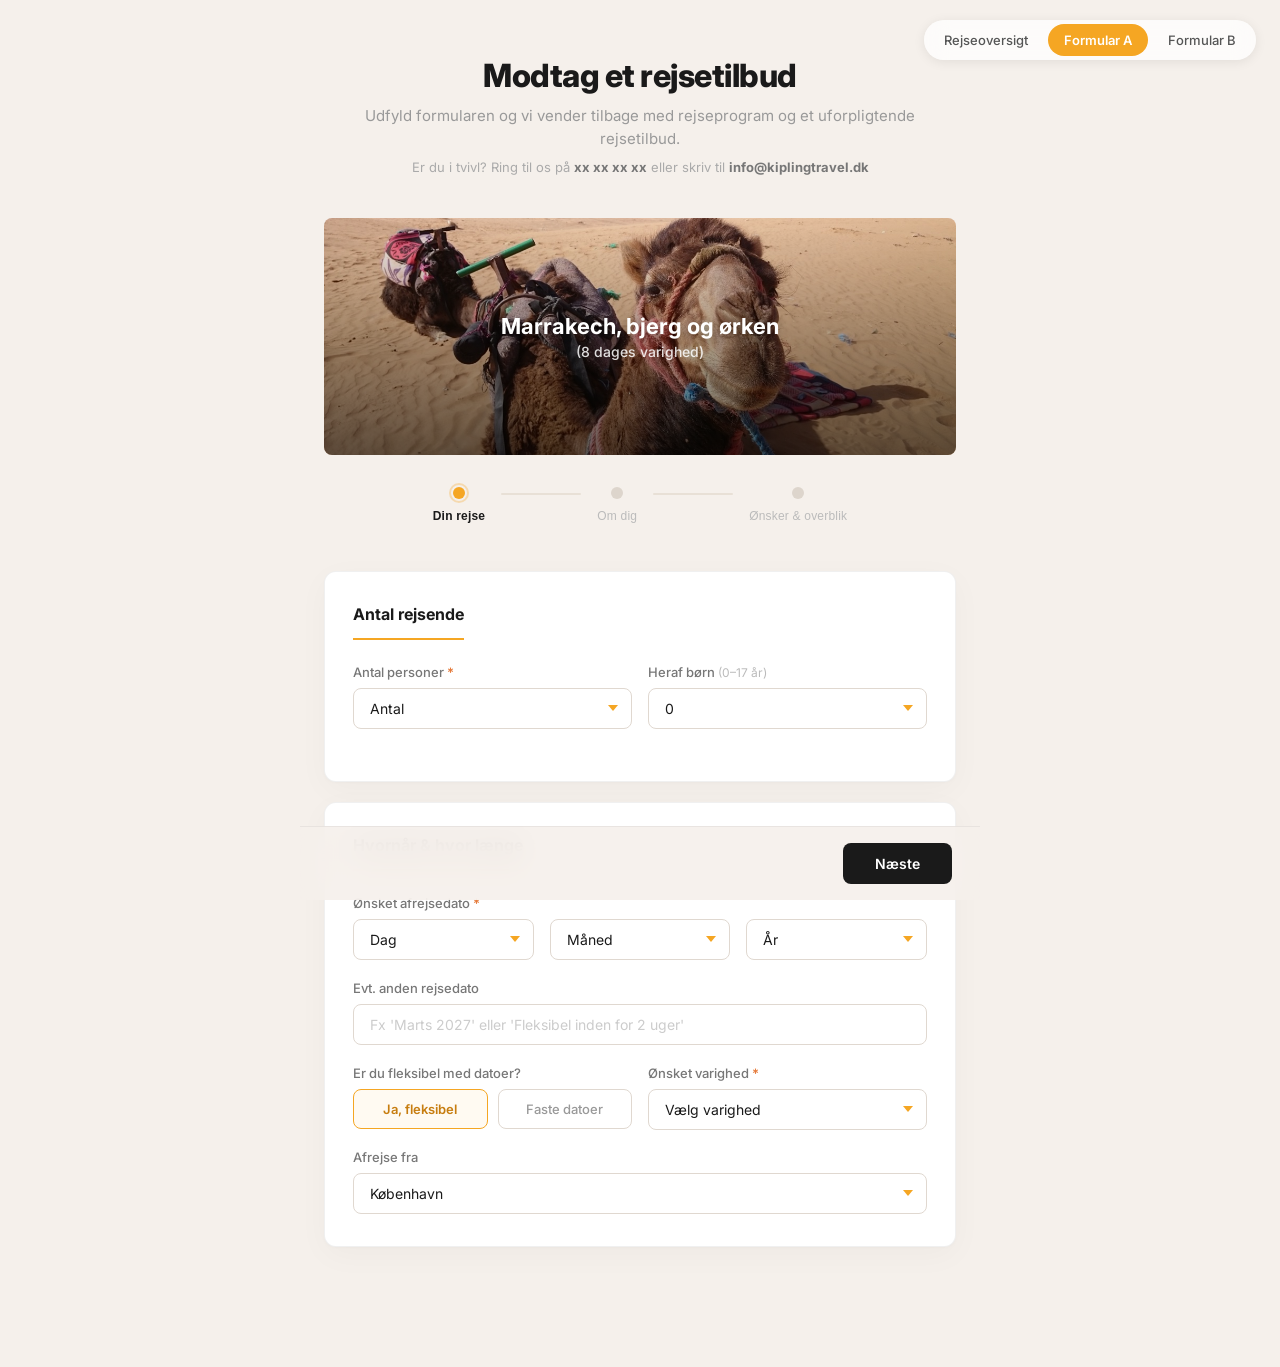
==== commit b78d6fef: "Restore Formular A to 3-step multi-step without destination selectors Reverted formular.html back to" ====
--- a/formular.html
+++ b/formular.html
@@ -26,28 +26,150 @@
     <div class="trip-banner">
       <img src="Marokko/Sahara-Marokko-KiplingTravel-025.JPG" alt="Rejsebillede">
       <div class="trip-banner-overlay">
-        <span class="trip-banner-title">Marrakech, bjerg og ørken</span>
-        <span class="trip-banner-duration">(8 dages varighed)</span>
-      </div>
-    </div>
-
-    <!-- Formular -->
-    <form class="booking-form" onsubmit="return false;">
-
-      <div class="form-section">
-        <h2 class="section-title">Afrejsedato</h2>
+        <span class="trip-banner-title" id="bannerTitle">Marrakech, bjerg og ørken</span>
+        <span class="trip-banner-duration" id="bannerDuration">(8 dages varighed)</span>
+      </div>
+    </div>
+
+    <!-- Progress -->
+    <div class="form-progress">
+      <div class="progress-track">
+        <button class="progress-step active" data-step="1">
+          <span class="step-dot"></span>
+          <span class="step-label">Din rejse</span>
+        </button>
+        <div class="step-connector"><div class="connector-fill"></div></div>
+        <button class="progress-step" data-step="2">
+          <span class="step-dot"></span>
+          <span class="step-label">Om dig</span>
+        </button>
+        <div class="step-connector"><div class="connector-fill"></div></div>
+        <button class="progress-step" data-step="3">
+          <span class="step-dot"></span>
+          <span class="step-label">Ønsker & overblik</span>
+        </button>
+      </div>
+    </div>
+
+    <!-- Step 1: Din rejse -->
+    <div class="form-step active" data-step="1">
+
+      <div class="form-section">
+        <h2 class="section-title">Antal rejsende</h2>
+
+        <div class="form-row">
+          <div class="form-field">
+            <label class="field-label">Antal personer <span class="req">*</span></label>
+            <div class="select-wrap">
+              <select id="persons" class="field-input field-select">
+                <option value="">Antal</option>
+                <option>1</option><option>2</option><option>3</option>
+                <option>4</option><option>5</option><option>6</option>
+                <option>7</option><option>8</option><option>9</option><option>10+</option>
+              </select>
+            </div>
+          </div>
+          <div class="form-field">
+            <label class="field-label">Heraf børn <span class="note">(0–17 år)</span></label>
+            <div class="select-wrap">
+              <select id="children" class="field-input field-select">
+                <option value="0">0</option>
+                <option>1</option><option>2</option><option>3</option><option>4</option>
+              </select>
+            </div>
+          </div>
+        </div>
+      </div>
+
+      <div class="form-section">
+        <h2 class="section-title">Hvornår & hvor længe</h2>
 
         <div class="form-field">
           <label class="field-label">Ønsket afrejsedato <span class="req">*</span></label>
-          <input type="date" id="depDate" class="field-input">
-        </div>
-      </div>
-
-      <div class="form-section">
-        <h2 class="section-title">Oplysninger</h2>
-
-        <div class="form-field">
-          <label class="field-label">Kontaktperson <span class="req">*</span></label>
+          <div class="form-row form-row-3">
+            <div class="select-wrap">
+              <select id="depDay" class="field-input field-select">
+                <option value="">Dag</option>
+                <script>document.write([...Array(31)].map((_,i)=>`<option>${i+1}</option>`).join(''))</script>
+              </select>
+            </div>
+            <div class="select-wrap">
+              <select id="depMonth" class="field-input field-select">
+                <option value="">Måned</option>
+                <option value="1">Januar</option><option value="2">Februar</option>
+                <option value="3">Marts</option><option value="4">April</option>
+                <option value="5">Maj</option><option value="6">Juni</option>
+                <option value="7">Juli</option><option value="8">August</option>
+                <option value="9">September</option><option value="10">Oktober</option>
+                <option value="11">November</option><option value="12">December</option>
+              </select>
+            </div>
+            <div class="select-wrap">
+              <select id="depYear" class="field-input field-select">
+                <option value="">År</option>
+                <option>2026</option><option>2027</option><option>2028</option>
+              </select>
+            </div>
+          </div>
+        </div>
+
+        <div class="form-field">
+          <label class="field-label">Evt. anden rejsedato</label>
+          <input type="text" id="altDate" class="field-input" placeholder="Fx 'Marts 2027' eller 'Fleksibel inden for 2 uger'">
+        </div>
+
+        <div class="form-row">
+          <div class="form-field">
+            <label class="field-label">Er du fleksibel med datoer?</label>
+            <div class="toggle-group">
+              <label class="toggle-option">
+                <input type="radio" name="flexible" value="ja" checked>
+                <span class="toggle-label">Ja, fleksibel</span>
+              </label>
+              <label class="toggle-option">
+                <input type="radio" name="flexible" value="nej">
+                <span class="toggle-label">Faste datoer</span>
+              </label>
+            </div>
+          </div>
+          <div class="form-field">
+            <label class="field-label">Ønsket varighed <span class="req">*</span></label>
+            <div class="select-wrap">
+              <select id="duration" class="field-input field-select">
+                <option value="">Vælg varighed</option>
+                <option>5–7 dage</option>
+                <option>8–10 dage</option>
+                <option>11–14 dage</option>
+                <option>15+ dage</option>
+              </select>
+            </div>
+          </div>
+        </div>
+
+        <div class="form-field">
+          <label class="field-label">Afrejse fra</label>
+          <div class="select-wrap">
+            <select id="airport" class="field-input field-select">
+              <option>København</option>
+              <option>Billund</option>
+              <option>Aalborg</option>
+              <option>Aarhus</option>
+              <option>Andet</option>
+            </select>
+          </div>
+        </div>
+      </div>
+
+    </div>
+
+    <!-- Step 2: Om dig -->
+    <div class="form-step" data-step="2">
+
+      <div class="form-section">
+        <h2 class="section-title">Kontaktoplysninger</h2>
+
+        <div class="form-field">
+          <label class="field-label">Fulde navn <span class="req">*</span></label>
           <input type="text" id="name" class="field-input" placeholder="Fornavn og efternavn">
         </div>
 
@@ -57,54 +179,102 @@
             <input type="email" id="email" class="field-input" placeholder="din@email.dk">
           </div>
           <div class="form-field">
-            <label class="field-label">Mobilnummer <span class="req">*</span></label>
+            <label class="field-label">Telefon <span class="req">*</span></label>
             <input type="tel" id="phone" class="field-input" placeholder="+45 00 00 00 00">
           </div>
         </div>
-
-        <div class="form-field">
-          <label class="field-label">Antal personer <span class="req">*</span></label>
+      </div>
+
+      <div class="form-section">
+        <h2 class="section-title">Adresse <span class="note">(valgfrit)</span></h2>
+
+        <div class="form-row form-row-3">
+          <div class="form-field" style="grid-column: 1 / 2">
+            <label class="field-label">Adresse</label>
+            <input type="text" id="address" class="field-input" placeholder="Vejnavn og nr.">
+          </div>
+          <div class="form-field">
+            <label class="field-label">Postnr.</label>
+            <input type="text" id="zip" class="field-input" placeholder="0000">
+          </div>
+          <div class="form-field">
+            <label class="field-label">By</label>
+            <input type="text" id="city" class="field-input" placeholder="By">
+          </div>
+        </div>
+      </div>
+
+      <div class="form-section">
+        <div class="form-field">
+          <label class="field-label">Har du rejst med Kipling Travel før?</label>
+          <div class="toggle-group">
+            <label class="toggle-option">
+              <input type="radio" name="returnCustomer" value="ja">
+              <span class="toggle-label">Ja</span>
+            </label>
+            <label class="toggle-option">
+              <input type="radio" name="returnCustomer" value="nej" checked>
+              <span class="toggle-label">Nej</span>
+            </label>
+          </div>
+        </div>
+
+        <div class="form-field">
+          <label class="field-label">Hvor har du hørt om os?</label>
           <div class="select-wrap">
-            <select id="persons" class="field-input field-select">
-              <option value="">Vælg antal</option>
-              <option>1</option><option>2</option><option>3</option>
-              <option>4</option><option>5</option><option>6</option>
-              <option>7</option><option>8</option><option>9</option><option>10+</option>
+            <select id="heardFrom" class="field-input field-select">
+              <option value="">Vælg</option>
+              <option>Google</option>
+              <option>Facebook / Instagram</option>
+              <option>Anbefaling fra ven/familie</option>
+              <option>Rejsemesse</option>
+              <option>Avis/magasin</option>
+              <option>Har rejst med Kipling før</option>
+              <option>Andet</option>
             </select>
           </div>
         </div>
-
-        <div class="form-field">
-          <label class="field-label">Evt. anden rejsedato</label>
-          <input type="text" id="altDate" class="field-input" placeholder="Alternativ dato hvis den ønskede ikke passer">
-        </div>
-
-        <div class="form-row">
-          <div class="form-field">
-            <label class="field-label">Har du rejst med Kipling Travel før?</label>
-            <div class="toggle-group">
-              <label class="toggle-option">
-                <input type="radio" name="returnCustomer" value="ja">
-                <span class="toggle-label">Ja</span>
-              </label>
-              <label class="toggle-option">
-                <input type="radio" name="returnCustomer" value="nej" checked>
-                <span class="toggle-label">Nej</span>
-              </label>
-            </div>
-          </div>
-          <div class="form-field">
-            <label class="field-label">Hvordan har du hørt om Kipling Travel?</label>
-            <div class="select-wrap">
-              <select id="heardFrom" class="field-input field-select">
+      </div>
+
+    </div>
+
+    <!-- Step 3: Ønsker & overblik -->
+    <div class="form-step" data-step="3">
+
+      <div class="form-section">
+        <h2 class="section-title">Ønsker til rejsen</h2>
+
+        <div class="form-field">
+          <label class="field-label">Har du særlige ønsker?</label>
+          <textarea id="wishes" class="field-input field-textarea" rows="4" placeholder="Fortæl os om dine ønsker – fx kostpræferencer, enkeltværelse, særlige oplevelser du drømmer om..."></textarea>
+        </div>
+
+        <div class="form-row form-row-3">
+          <div class="form-field">
+            <label class="field-label">Afbestillingsforsikring</label>
+            <div class="select-wrap">
+              <select id="cancelInsurance" class="field-input field-select">
+                <option>Tilbud ønskes</option>
+                <option>Nej tak</option>
+              </select>
+            </div>
+          </div>
+          <div class="form-field">
+            <label class="field-label">Rejseforsikring</label>
+            <div class="select-wrap">
+              <select id="travelInsurance" class="field-input field-select">
+                <option>Tilbud ønskes</option>
+                <option>Nej tak</option>
+              </select>
+            </div>
+          </div>
+          <div class="form-field">
+            <label class="field-label">Enkeltværelse</label>
+            <div class="select-wrap">
+              <select id="singleRoom" class="field-input field-select">
                 <option value="">Vælg</option>
-                <option>Google</option>
-                <option>Facebook / Instagram</option>
-                <option>Anbefaling fra ven/familie</option>
-                <option>Rejsemesse</option>
-                <option>Avis/magasin</option>
-                <option>Har rejst med Kipling før</option>
-                <option>Andet</option>
+                <option>Ja</option>
+                <option>Nej</option>
               </select>
             </div>
           </div>
@@ -113,36 +283,148 @@
         <div class="form-field">
           <label class="checkbox-label">
             <input type="checkbox" id="newsletter">
-            <span>Ønsker at modtage Kipling Travels nyhedsbrev</span>
+            <span>Jeg vil gerne modtage Kipling Travels nyhedsbrev</span>
           </label>
         </div>
       </div>
 
       <div class="form-section">
-        <h2 class="section-title">Evt. ønsker eller kommentarer</h2>
-
-        <div class="form-field">
-          <textarea id="wishes" class="field-input field-textarea" rows="4" placeholder="Evt. kostønsker, enkeltværelse, andre ønsker..."></textarea>
-        </div>
-      </div>
-
-      <!-- Submit -->
-      <div class="form-nav">
-        <div></div>
-        <button class="btn btn-next btn-submit" id="btnSubmit">Bestil rejse</button>
-      </div>
-
-    </form>
+        <div class="callback-box">
+          <div class="callback-icon">
+            <svg viewBox="0 0 24 24" width="24" height="24"><path d="M20.01 15.38c-1.23 0-2.42-.2-3.53-.56a.977.977 0 00-1.01.24l-1.57 1.97c-2.83-1.35-5.48-3.9-6.89-6.83l1.95-1.66c.27-.28.35-.67.24-1.02-.37-1.11-.56-2.3-.56-3.53 0-.54-.45-.99-.99-.99H4.19C3.65 3 3 3.24 3 3.99 3 13.28 10.73 21 20.01 21c.71 0 .99-.63.99-1.18v-3.45c0-.54-.45-.99-.99-.99z" fill="currentColor"/></svg>
+          </div>
+          <div class="callback-content">
+            <p class="callback-text">For at vi hurtigst muligt kan give dig det bedste tilbud, vil du blive ringet op af <strong>xx xx xx xx</strong> med et skræddersyet tilbud.</p>
+            <div class="form-field">
+              <label class="field-label">Hvornår vil det passe dig bedst?</label>
+              <div class="select-wrap">
+                <select id="callbackTime" class="field-input field-select">
+                  <option value="">Vælg tidspunkt</option>
+                  <option>Formiddag (9–12)</option>
+                  <option>Eftermiddag (12–15)</option>
+                  <option>Sen eftermiddag (15–17)</option>
+                  <option>Aften (17–19)</option>
+                  <option>Ingen præference</option>
+                </select>
+              </div>
+            </div>
+          </div>
+        </div>
+      </div>
+
+      <div class="form-section">
+        <h2 class="section-title">Overblik</h2>
+        <div class="summary" id="summary"></div>
+      </div>
+
+    </div>
+
+    <!-- Navigation -->
+    <div class="form-nav">
+      <button class="btn btn-back" id="btnBack" style="visibility: hidden;">← Tilbage</button>
+      <button class="btn btn-next" id="btnNext">Næste</button>
+    </div>
 
   </div>
 
   <script>
-    const btnSubmit = document.getElementById('btnSubmit');
-    btnSubmit.addEventListener('click', () => {
-      btnSubmit.textContent = '✓ Tak – vi kontakter dig snarest';
-      btnSubmit.disabled = true;
-      btnSubmit.classList.add('btn-sent');
+    const totalSteps = 3;
+    let current = 1;
+
+    const steps = document.querySelectorAll('.form-step');
+    const progressSteps = document.querySelectorAll('.progress-step');
+    const connectorFills = document.querySelectorAll('.connector-fill');
+    const btnBack = document.getElementById('btnBack');
+    const btnNext = document.getElementById('btnNext');
+
+    function goTo(step) {
+      current = step;
+      steps.forEach(s => s.classList.toggle('active', +s.dataset.step === current));
+      progressSteps.forEach(s => {
+        const n = +s.dataset.step;
+        s.classList.toggle('active', n === current);
+        s.classList.toggle('done', n < current);
+      });
+
+      connectorFills.forEach((c, i) => {
+        c.classList.toggle('filled', (i + 1) < current);
+      });
+
+      btnBack.style.visibility = current === 1 ? 'hidden' : 'visible';
+      window.scrollTo({ top: 0, behavior: 'smooth' });
+
+      if (current === totalSteps) {
+        btnNext.textContent = 'Send forespørgsel';
+        btnNext.classList.add('btn-submit');
+        buildSummary();
+      } else {
+        btnNext.textContent = 'Næste';
+        btnNext.classList.remove('btn-submit');
+      }
+    }
+
+    btnNext.addEventListener('click', () => {
+      if (current === totalSteps) {
+        btnNext.textContent = '✓ Tak – vi kontakter dig snarest';
+        btnNext.disabled = true;
+        btnNext.classList.add('btn-sent');
+        return;
+      }
+      if (current < totalSteps) goTo(current + 1);
     });
+
+    btnBack.addEventListener('click', () => {
+      if (current > 1) goTo(current - 1);
+    });
+
+    progressSteps.forEach(s => {
+      s.addEventListener('click', () => {
+        const target = +s.dataset.step;
+        if (target <= current) goTo(target);
+      });
+    });
+
+    function val(id) { return document.getElementById(id)?.value || '–'; }
+
+    function buildSummary() {
+      const flexible = document.querySelector('input[name="flexible"]:checked')?.value;
+      const depDay = val('depDay');
+      const depMonth = document.getElementById('depMonth');
+      const depMonthText = depMonth?.selectedOptions[0]?.text || '–';
+      const depYear = val('depYear');
+      const depDate = (depDay !== '–' && depMonthText !== '–' && depYear !== '–')
+        ? `${depDay}. ${depMonthText} ${depYear}` : '–';
+
+      const returnCustomer = document.querySelector('input[name="returnCustomer"]:checked')?.value;
+
+      const rows = [
+        { label: 'Rejsende', value: `${val('persons')} pers.${val('children') !== '0' ? ` (heraf ${val('children')} børn)` : ''}` },
+        { label: 'Afrejse', value: depDate },
+        { label: 'Fleksibel', value: flexible === 'ja' ? 'Ja' : 'Nej' },
+        { label: 'Varighed', value: val('duration') },
+        { label: 'Fra', value: val('airport') },
+        { label: 'Kontakt', value: val('name') },
+        { label: 'E-mail', value: val('email') },
+        { label: 'Telefon', value: val('phone') },
+        { label: 'Rejst med Kipling før', value: returnCustomer === 'ja' ? 'Ja' : 'Nej' },
+      ];
+
+      const altDate = val('altDate');
+      if (altDate && altDate !== '–') rows.splice(2, 0, { label: 'Alternativ dato', value: altDate });
+
+      const wishes = val('wishes');
+      if (wishes && wishes !== '–') rows.push({ label: 'Ønsker', value: wishes });
+
+      const callbackTime = val('callbackTime');
+      if (callbackTime && callbackTime !== '–') rows.push({ label: 'Ring mig', value: callbackTime });
+
+      document.getElementById('summary').innerHTML = rows.map(r =>
+        `<div class="summary-row">
+          <span class="summary-label">${r.label}</span>
+          <span class="summary-value">${r.value}</span>
+        </div>`
+      ).join('');
+    }
   </script>
 
 </body>
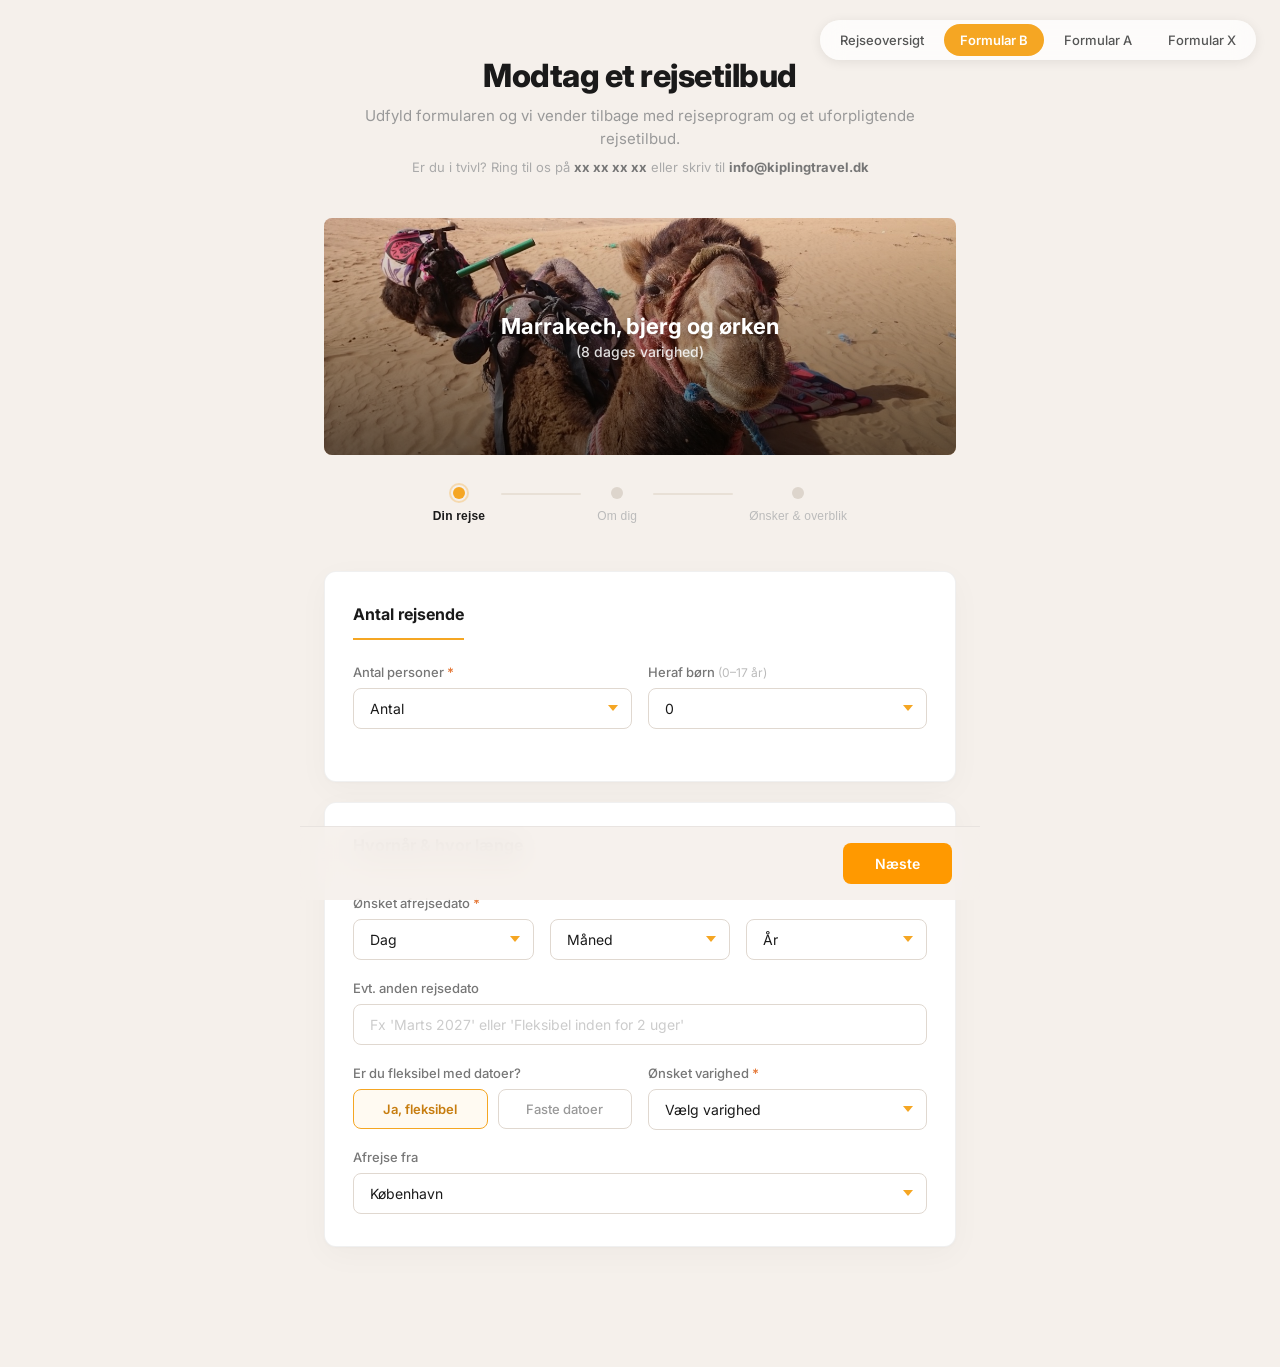
==== commit 450b83ed: "Swap Formular A and B labels in nav bestil.html (single-page) is now Formular A, formular.html (3-st" ====
--- a/formular.html
+++ b/formular.html
@@ -10,8 +10,9 @@
 
   <nav class="site-nav">
     <a href="rejseoversigt.html">Rejseoversigt</a>
-    <a href="formular.html" class="active">Formular A</a>
-    <a href="bestil.html">Formular B</a>
+    <a href="formular.html" class="active">Formular B</a>
+    <a href="bestil.html">Formular A</a>
+    <a href="formularx.html">Formular X</a>
   </nav>
 
   <div class="form-page">
--- a/style.css
+++ b/style.css
@@ -921,12 +921,12 @@
 }
 
 .btn-next {
-  background: #1a1a1a;
+  background: #FF9900;
   color: #fff;
 }
 
 .btn-next:hover {
-  background: #333;
+  background: #e68a00;
 }
 
 .btn-submit {
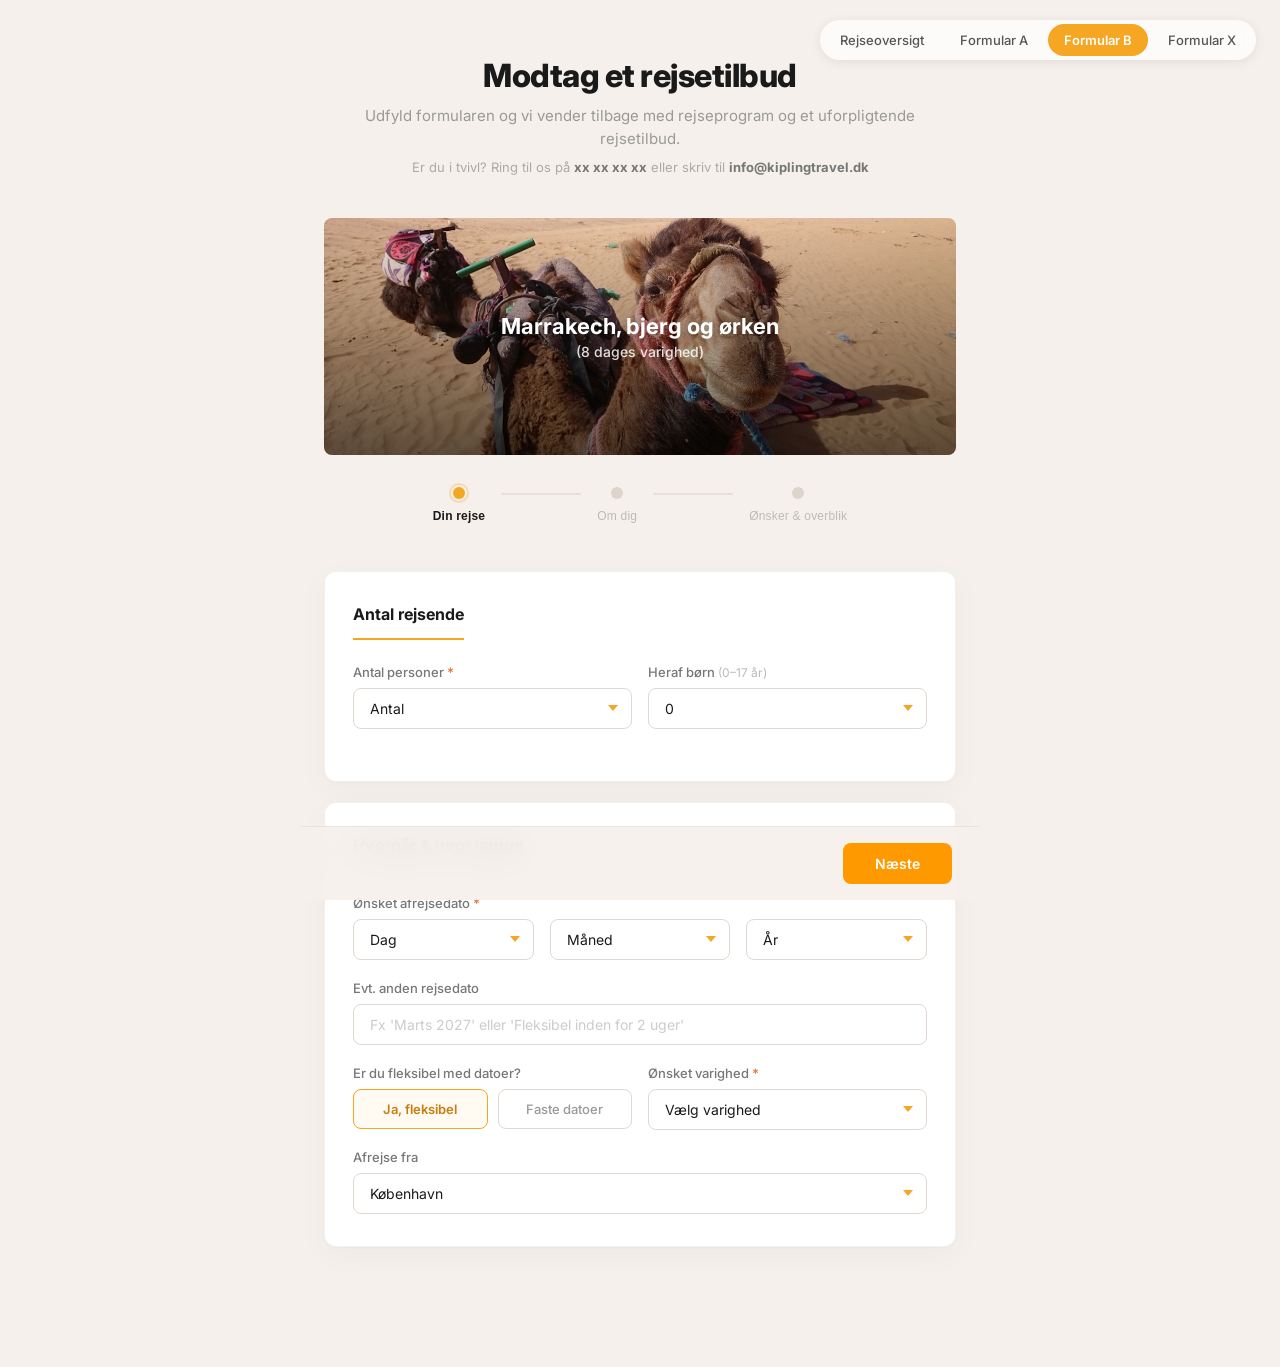
==== commit 29336f6b: "Reorder nav: Rejseoversigt, Formular A, Formular B, Formular X Co-Authored-By: Claude Opus 4.6 <nore" ====
--- a/formular.html
+++ b/formular.html
@@ -4,14 +4,14 @@
   <meta charset="UTF-8">
   <meta name="viewport" content="width=device-width, initial-scale=1.0">
   <title>Modtag et rejsetilbud – Kipling Travel</title>
-  <link rel="stylesheet" href="style.css">
+  <link rel="stylesheet" href="style.css?v=2">
 </head>
 <body>
 
   <nav class="site-nav">
     <a href="rejseoversigt.html">Rejseoversigt</a>
+    <a href="bestil.html">Formular A</a>
     <a href="formular.html" class="active">Formular B</a>
-    <a href="bestil.html">Formular A</a>
     <a href="formularx.html">Formular X</a>
   </nav>
 
